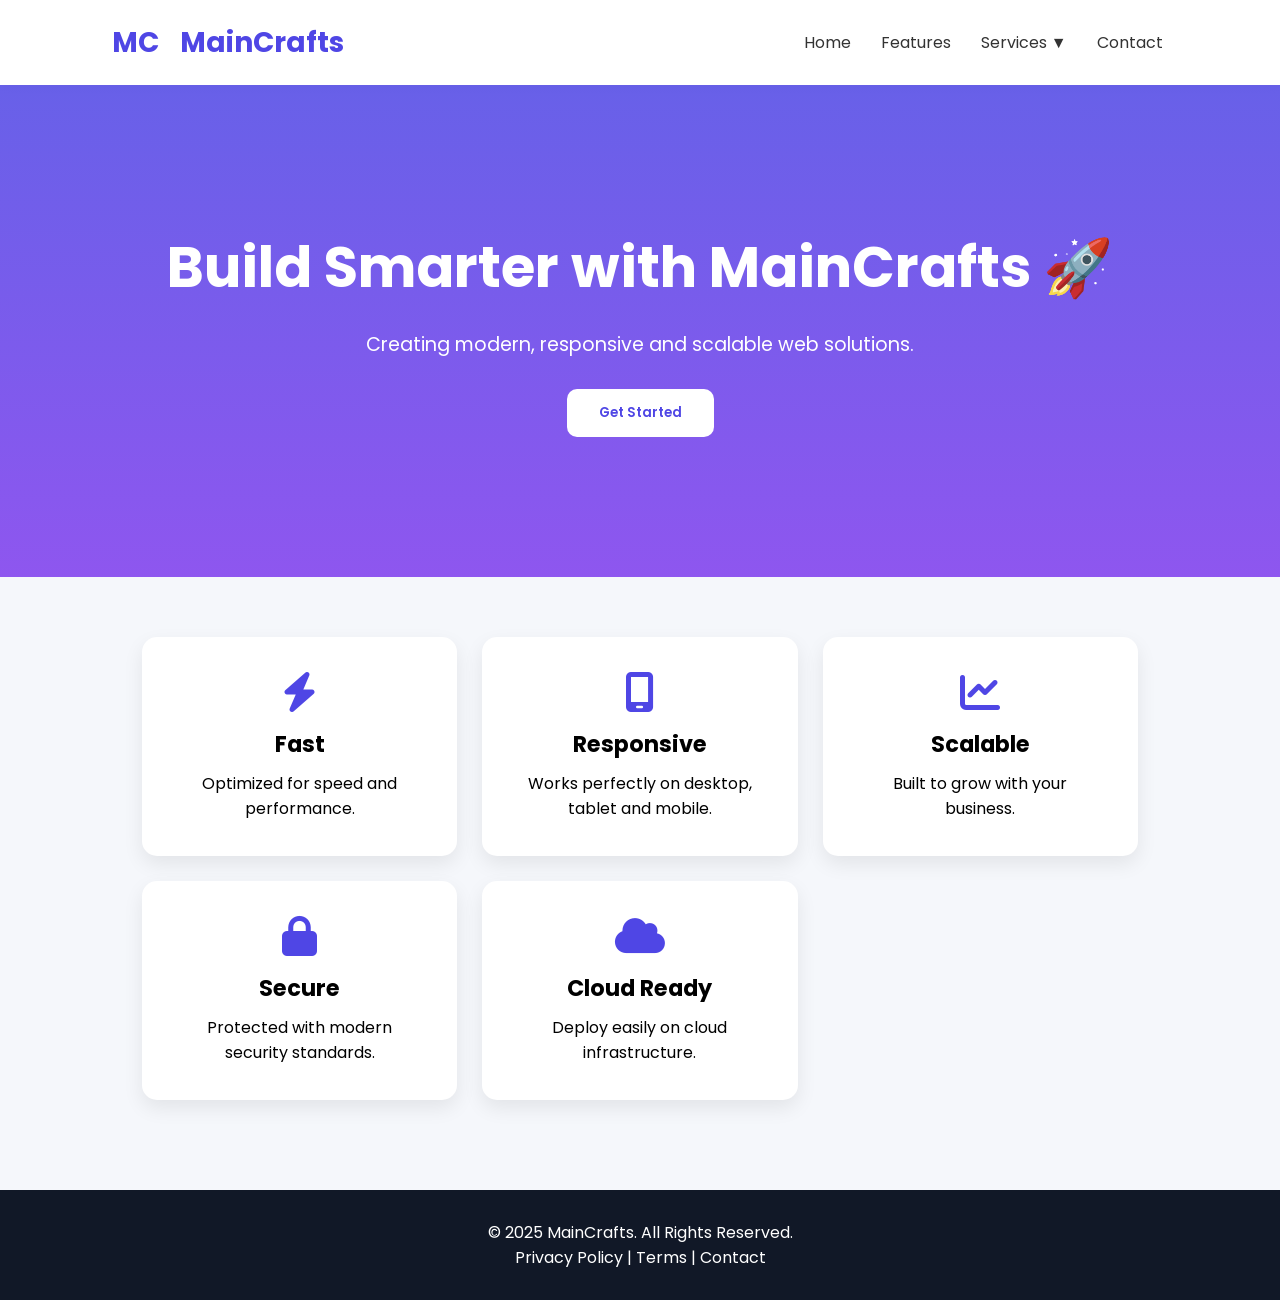
==== index.html @ 6f198378 "Add files via upload" ====
<!DOCTYPE html>
<html lang="en">
<head>
    <meta charset="UTF-8">
    <meta name="viewport" content="width=device-width, initial-scale=1.0">
    <title>MainCrafts Landing Page</title>

    <link rel="stylesheet" href="style.css">

    <!-- Google Font -->
    <link href="https://fonts.googleapis.com/css2?family=Poppins:wght@300;400;600;700&display=swap" rel="stylesheet">

    <!-- Font Awesome -->
    <link rel="stylesheet" href="https://cdnjs.cloudflare.com/ajax/libs/font-awesome/6.5.1/css/all.min.css">
</head>
<body>

    <!-- Navbar -->
    <nav>
        <div class="logo">
            <span>MC</span> MainCrafts
        </div>

        <ul>
            <li><a href="#">Home</a></li>

            <li><a href="#features">Features</a></li>

            <li class="dropdown">
                <a href="#">Services ▼</a>

                <ul class="dropdown-content">
                    <li><a href="#">Web Development</a></li>
                    <li><a href="#">UI/UX Design</a></li>
                    <li><a href="#">SEO Services</a></li>
                </ul>
            </li>

            <li><a href="#">Contact</a></li>
        </ul>
    </nav>

    <!-- Hero Section -->
    <section class="hero">
        <h1>Build Smarter with MainCrafts 🚀</h1>
        <p>Creating modern, responsive and scalable web solutions.</p>
        <button>Get Started</button>
    </section>

    <!-- Features Section -->
    <section id="features" class="features">

        <div class="card">
            <i class="fa-solid fa-bolt"></i>
            <h3>Fast</h3>
            <p>Optimized for speed and performance.</p>
        </div>

        <div class="card">
            <i class="fa-solid fa-mobile-screen"></i>
            <h3>Responsive</h3>
            <p>Works perfectly on desktop, tablet and mobile.</p>
        </div>

        <div class="card">
            <i class="fa-solid fa-chart-line"></i>
            <h3>Scalable</h3>
            <p>Built to grow with your business.</p>
        </div>

        <div class="card">
            <i class="fa-solid fa-lock"></i>
            <h3>Secure</h3>
            <p>Protected with modern security standards.</p>
        </div>

        <div class="card">
            <i class="fa-solid fa-cloud"></i>
            <h3>Cloud Ready</h3>
            <p>Deploy easily on cloud infrastructure.</p>
        </div>

    </section>

    <!-- Footer -->
    <footer>
        <p>© 2025 MainCrafts. All Rights Reserved.</p>
        <p>Privacy Policy | Terms | Contact</p>
    </footer>

</body>
</html>
---- style.css ----
*{
    margin:0;
    padding:0;
    box-sizing:border-box;
    font-family:'Poppins',sans-serif;
}

html{
    scroll-behavior:smooth;
}

body{
    background:#f5f7fb;
}

/* Navbar */
nav{
    display:flex;
    justify-content:space-between;
    align-items:center;
    padding:20px 8%;
    background:white;
    box-shadow:0 2px 10px rgba(0,0,0,0.1);
}

.logo{
    font-size:28px;
    font-weight:700;
    color:#4f46e5;
}

.logo span{
    background:white;
    color:#4f46e5;
    padding:5px 10px;
    border-radius:8px;
    margin-right:5px;
}

nav ul{
    list-style:none;
    display:flex;
}

nav ul li{
    position:relative;
}

nav ul li a{
    text-decoration:none;
    color:#333;
    padding:10px 15px;
    display:block;
    transition:0.3s;
}

nav ul li a:hover{
    color:#4f46e5;
}

/* Dropdown */
.dropdown-content{
    display:none;
    position:absolute;
    top:45px;
    left:0;
    background:white;
    min-width:180px;
    border-radius:10px;
    overflow:hidden;
    box-shadow:0 8px 20px rgba(0,0,0,0.15);
    z-index:100;
}

.dropdown-content li{
    display:block;
}

.dropdown-content li a:hover{
    background:#f5f7fb;
}

.dropdown:hover .dropdown-content{
    display:block;
}

/* Hero Section */
.hero{
    text-align:center;
    padding:140px 20px;
    color:white;

    background:
    linear-gradient(
        rgba(79,70,229,0.85),
        rgba(124,58,237,0.85)
    ),
    url("https://images.unsplash.com/photo-1498050108023-c5249f4df085?w=1600");

    background-size:cover;
    background-position:center;
}

.hero h1{
    font-size:3.5rem;
    margin-bottom:20px;
    animation:fadeIn 1s ease;
}

.hero p{
    font-size:1.2rem;
    margin-bottom:30px;
}

.hero button{
    padding:14px 32px;
    border:none;
    border-radius:10px;
    background:white;
    color:#4f46e5;
    font-weight:600;
    cursor:pointer;
    transition:all 0.3s ease;
}

.hero button:hover{
    transform:translateY(-3px);
    box-shadow:0 10px 20px rgba(0,0,0,0.15);
}

/* Features */
.features{
    max-width:1200px;
    margin:auto;
    padding:60px 8%;
    display:grid;
    grid-template-columns:repeat(auto-fit,minmax(250px,1fr));
    gap:25px;
}

.card{
    background:white;
    padding:35px;
    border-radius:15px;
    text-align:center;
    box-shadow:0 8px 20px rgba(0,0,0,0.08);
    transition:all 0.3s ease;
}

.card:hover{
    transform:translateY(-10px);
    box-shadow:0 15px 30px rgba(0,0,0,0.15);
}

.card i{
    font-size:40px;
    color:#4f46e5;
    margin-bottom:15px;
}

.card h3{
    margin-bottom:10px;
    font-size:1.4rem;
}

/* Footer */
footer{
    background:#111827;
    color:white;
    text-align:center;
    padding:30px;
    margin-top:30px;
}

/* Animation */
@keyframes fadeIn{
    from{
        opacity:0;
        transform:translateY(-20px);
    }
    to{
        opacity:1;
        transform:translateY(0);
    }
}

/* Mobile Responsive */
@media(max-width:768px){

    nav{
        flex-direction:column;
    }

    nav ul{
        flex-direction:column;
        width:100%;
        text-align:center;
        margin-top:10px;
    }

    .hero{
        padding:100px 20px;
    }

    .hero h1{
        font-size:2.2rem;
    }

    .hero p{
        font-size:1rem;
    }
}
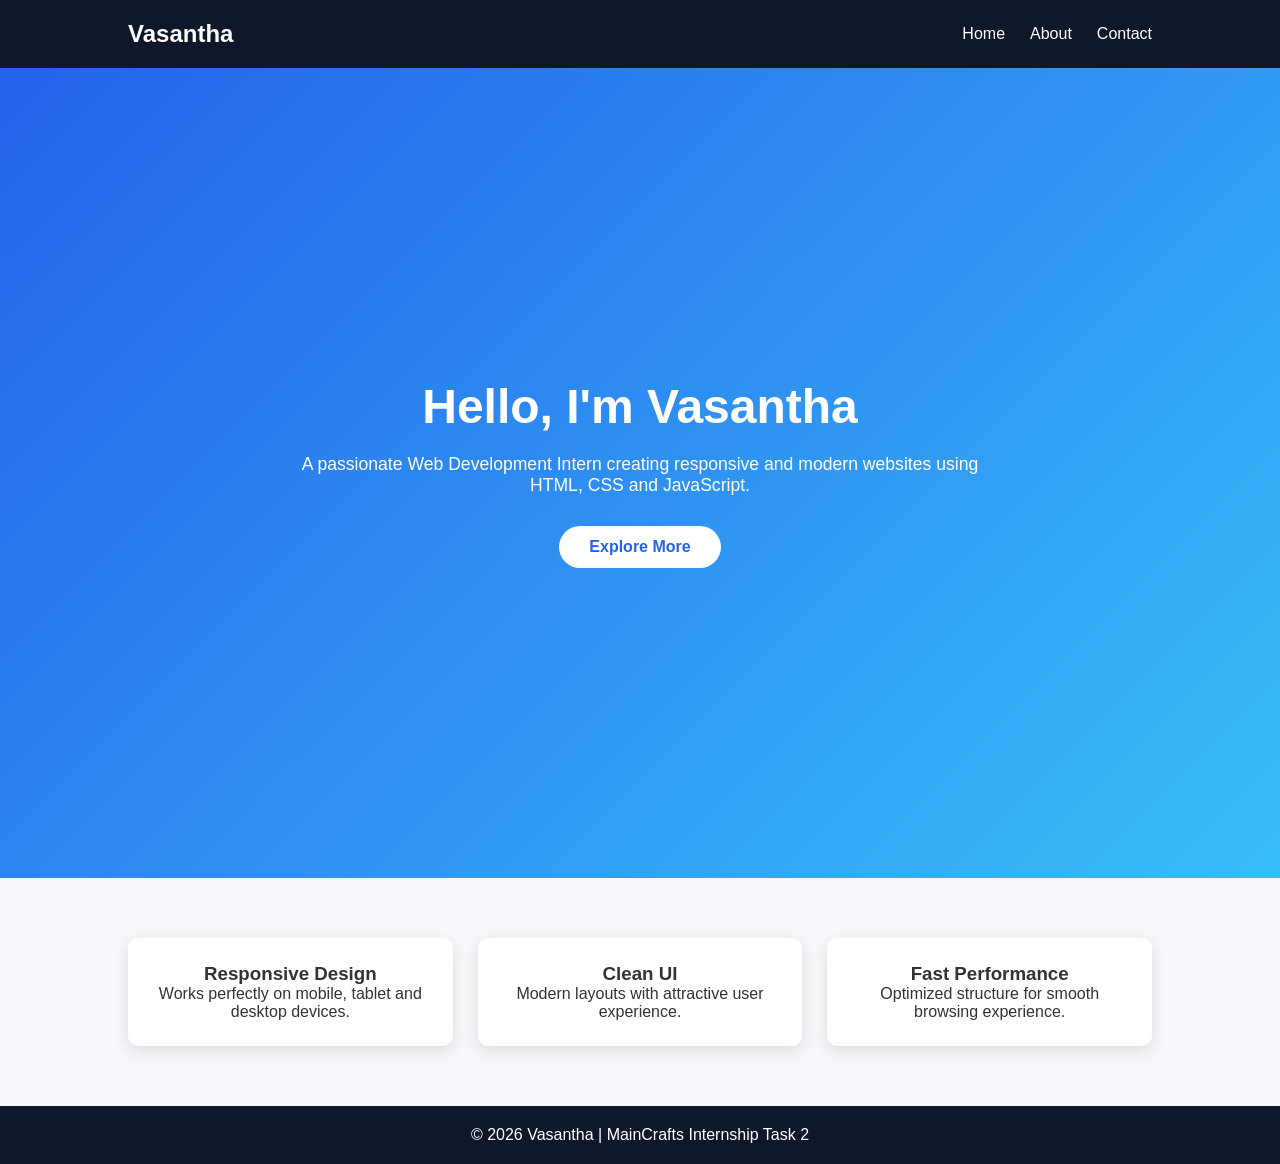
==== commit 4a756f77: "Add files via upload" ====
--- a/index.html
+++ b/index.html
@@ -1,92 +1,57 @@
 <!DOCTYPE html>
 <html lang="en">
 <head>
-    <meta charset="UTF-8">
-    <meta name="viewport" content="width=device-width, initial-scale=1.0">
-    <title>MainCrafts Landing Page</title>
-
-    <link rel="stylesheet" href="style.css">
-
-    <!-- Google Font -->
-    <link href="https://fonts.googleapis.com/css2?family=Poppins:wght@300;400;600;700&display=swap" rel="stylesheet">
-
-    <!-- Font Awesome -->
-    <link rel="stylesheet" href="https://cdnjs.cloudflare.com/ajax/libs/font-awesome/6.5.1/css/all.min.css">
+<meta charset="UTF-8">
+<meta name="viewport" content="width=device-width, initial-scale=1.0">
+<title>My Portfolio - Home</title>
+<link rel="stylesheet" href="style.css">
 </head>
 <body>
 
-    <!-- Navbar -->
-    <nav>
-        <div class="logo">
-            <span>MC</span> MainCrafts
-        </div>
+<header>
+    <nav class="navbar">
+        <div class="logo">Vasantha</div>
 
-        <ul>
-            <li><a href="#">Home</a></li>
-
-            <li><a href="#features">Features</a></li>
-
-            <li class="dropdown">
-                <a href="#">Services ▼</a>
-
-                <ul class="dropdown-content">
-                    <li><a href="#">Web Development</a></li>
-                    <li><a href="#">UI/UX Design</a></li>
-                    <li><a href="#">SEO Services</a></li>
-                </ul>
-            </li>
-
-            <li><a href="#">Contact</a></li>
+        <ul class="nav-links">
+            <li><a href="index.html" class="active">Home</a></li>
+            <li><a href="about.html">About</a></li>
+            <li><a href="contact.html">Contact</a></li>
         </ul>
     </nav>
+</header>
 
-    <!-- Hero Section -->
-    <section class="hero">
-        <h1>Build Smarter with MainCrafts 🚀</h1>
-        <p>Creating modern, responsive and scalable web solutions.</p>
-        <button>Get Started</button>
-    </section>
+<section class="hero">
+    <div class="hero-content">
+        <h1>Hello, I'm Vasantha</h1>
+        <p>
+            A passionate Web Development Intern creating responsive
+            and modern websites using HTML, CSS and JavaScript.
+        </p>
 
-    <!-- Features Section -->
-    <section id="features" class="features">
+        <a href="about.html" class="btn">Explore More</a>
+    </div>
+</section>
 
-        <div class="card">
-            <i class="fa-solid fa-bolt"></i>
-            <h3>Fast</h3>
-            <p>Optimized for speed and performance.</p>
-        </div>
+<section class="features">
+    <div class="card">
+        <h3>Responsive Design</h3>
+        <p>Works perfectly on mobile, tablet and desktop devices.</p>
+    </div>
 
-        <div class="card">
-            <i class="fa-solid fa-mobile-screen"></i>
-            <h3>Responsive</h3>
-            <p>Works perfectly on desktop, tablet and mobile.</p>
-        </div>
+    <div class="card">
+        <h3>Clean UI</h3>
+        <p>Modern layouts with attractive user experience.</p>
+    </div>
 
-        <div class="card">
-            <i class="fa-solid fa-chart-line"></i>
-            <h3>Scalable</h3>
-            <p>Built to grow with your business.</p>
-        </div>
+    <div class="card">
+        <h3>Fast Performance</h3>
+        <p>Optimized structure for smooth browsing experience.</p>
+    </div>
+</section>
 
-        <div class="card">
-            <i class="fa-solid fa-lock"></i>
-            <h3>Secure</h3>
-            <p>Protected with modern security standards.</p>
-        </div>
-
-        <div class="card">
-            <i class="fa-solid fa-cloud"></i>
-            <h3>Cloud Ready</h3>
-            <p>Deploy easily on cloud infrastructure.</p>
-        </div>
-
-    </section>
-
-    <!-- Footer -->
-    <footer>
-        <p>© 2025 MainCrafts. All Rights Reserved.</p>
-        <p>Privacy Policy | Terms | Contact</p>
-    </footer>
+<footer>
+    <p>© 2026 Vasantha | MainCrafts Internship Task 2</p>
+</footer>
 
 </body>
 </html>
--- a/style.css
+++ b/style.css
@@ -2,137 +2,85 @@
     margin:0;
     padding:0;
     box-sizing:border-box;
-    font-family:'Poppins',sans-serif;
-}
-
-html{
-    scroll-behavior:smooth;
+    font-family:'Segoe UI',sans-serif;
 }
 
 body{
-    background:#f5f7fb;
+    background:#f5f7fa;
+    color:#333;
 }
 
-/* Navbar */
-nav{
+.navbar{
     display:flex;
     justify-content:space-between;
     align-items:center;
-    padding:20px 8%;
-    background:white;
-    box-shadow:0 2px 10px rgba(0,0,0,0.1);
+    padding:20px 10%;
+    background:#0f172a;
 }
 
 .logo{
-    font-size:28px;
-    font-weight:700;
-    color:#4f46e5;
+    color:white;
+    font-size:24px;
+    font-weight:bold;
 }
 
-.logo span{
-    background:white;
-    color:#4f46e5;
-    padding:5px 10px;
-    border-radius:8px;
-    margin-right:5px;
+.nav-links{
+    display:flex;
+    list-style:none;
 }
 
-nav ul{
-    list-style:none;
-    display:flex;
+.nav-links li{
+    margin-left:25px;
 }
 
-nav ul li{
-    position:relative;
-}
-
-nav ul li a{
+.nav-links a{
+    color:white;
     text-decoration:none;
-    color:#333;
-    padding:10px 15px;
-    display:block;
     transition:0.3s;
 }
 
-nav ul li a:hover{
-    color:#4f46e5;
+.nav-links a:hover,
+.active{
+    color:#38bdf8;
 }
 
-/* Dropdown */
-.dropdown-content{
-    display:none;
-    position:absolute;
-    top:45px;
-    left:0;
-    background:white;
-    min-width:180px;
-    border-radius:10px;
-    overflow:hidden;
-    box-shadow:0 8px 20px rgba(0,0,0,0.15);
-    z-index:100;
+.hero{
+    height:90vh;
+    display:flex;
+    justify-content:center;
+    align-items:center;
+    text-align:center;
+    background:linear-gradient(135deg,#2563eb,#38bdf8);
+    color:white;
 }
 
-.dropdown-content li{
-    display:block;
-}
-
-.dropdown-content li a:hover{
-    background:#f5f7fb;
-}
-
-.dropdown:hover .dropdown-content{
-    display:block;
-}
-
-/* Hero Section */
-.hero{
-    text-align:center;
-    padding:140px 20px;
-    color:white;
-
-    background:
-    linear-gradient(
-        rgba(79,70,229,0.85),
-        rgba(124,58,237,0.85)
-    ),
-    url("https://images.unsplash.com/photo-1498050108023-c5249f4df085?w=1600");
-
-    background-size:cover;
-    background-position:center;
+.hero-content{
+    width:80%;
+    max-width:700px;
 }
 
 .hero h1{
-    font-size:3.5rem;
+    font-size:3rem;
     margin-bottom:20px;
-    animation:fadeIn 1s ease;
 }
 
 .hero p{
-    font-size:1.2rem;
+    font-size:1.1rem;
     margin-bottom:30px;
 }
 
-.hero button{
-    padding:14px 32px;
-    border:none;
-    border-radius:10px;
+.btn{
+    display:inline-block;
+    padding:12px 30px;
     background:white;
-    color:#4f46e5;
-    font-weight:600;
-    cursor:pointer;
-    transition:all 0.3s ease;
+    color:#2563eb;
+    text-decoration:none;
+    border-radius:30px;
+    font-weight:bold;
 }
 
-.hero button:hover{
-    transform:translateY(-3px);
-    box-shadow:0 10px 20px rgba(0,0,0,0.15);
-}
-
-/* Features */
 .features{
-    max-width:1200px;
-    margin:auto;
-    padding:60px 8%;
+    padding:60px 10%;
     display:grid;
     grid-template-columns:repeat(auto-fit,minmax(250px,1fr));
     gap:25px;
@@ -140,73 +88,84 @@
 
 .card{
     background:white;
-    padding:35px;
-    border-radius:15px;
+    padding:25px;
+    border-radius:10px;
     text-align:center;
-    box-shadow:0 8px 20px rgba(0,0,0,0.08);
-    transition:all 0.3s ease;
+    box-shadow:0 5px 15px rgba(0,0,0,0.1);
+    transition:0.3s;
 }
 
 .card:hover{
     transform:translateY(-10px);
-    box-shadow:0 15px 30px rgba(0,0,0,0.15);
 }
 
-.card i{
-    font-size:40px;
-    color:#4f46e5;
-    margin-bottom:15px;
+.page-section{
+    padding:80px 10%;
+    text-align:center;
 }
 
-.card h3{
-    margin-bottom:10px;
-    font-size:1.4rem;
+.page-section h1{
+    margin-bottom:20px;
 }
 
-/* Footer */
-footer{
-    background:#111827;
-    color:white;
-    text-align:center;
-    padding:30px;
-    margin-top:30px;
+.page-section p{
+    margin-bottom:20px;
+    line-height:1.8;
 }
 
-/* Animation */
-@keyframes fadeIn{
-    from{
-        opacity:0;
-        transform:translateY(-20px);
-    }
-    to{
-        opacity:1;
-        transform:translateY(0);
-    }
+.about-grid{
+    margin-top:40px;
+    display:grid;
+    grid-template-columns:repeat(auto-fit,minmax(250px,1fr));
+    gap:25px;
 }
 
-/* Mobile Responsive */
+form{
+    max-width:500px;
+    margin:auto;
+}
+
+input,
+textarea{
+    width:100%;
+    padding:14px;
+    margin:10px 0;
+    border:1px solid #ddd;
+    border-radius:8px;
+}
+
+button{
+    width:100%;
+    padding:14px;
+    background:#2563eb;
+    color:white;
+    border:none;
+    border-radius:8px;
+    cursor:pointer;
+}
+
+button:hover{
+    background:#1d4ed8;
+}
+
+footer{
+    text-align:center;
+    padding:20px;
+    background:#0f172a;
+    color:white;
+}
+
 @media(max-width:768px){
 
-    nav{
+    .navbar{
         flex-direction:column;
     }
 
-    nav ul{
-        flex-direction:column;
-        width:100%;
-        text-align:center;
-        margin-top:10px;
-    }
-
-    .hero{
-        padding:100px 20px;
+    .nav-links{
+        margin-top:15px;
     }
 
     .hero h1{
         font-size:2.2rem;
     }
-
-    .hero p{
-        font-size:1rem;
-    }
 }
